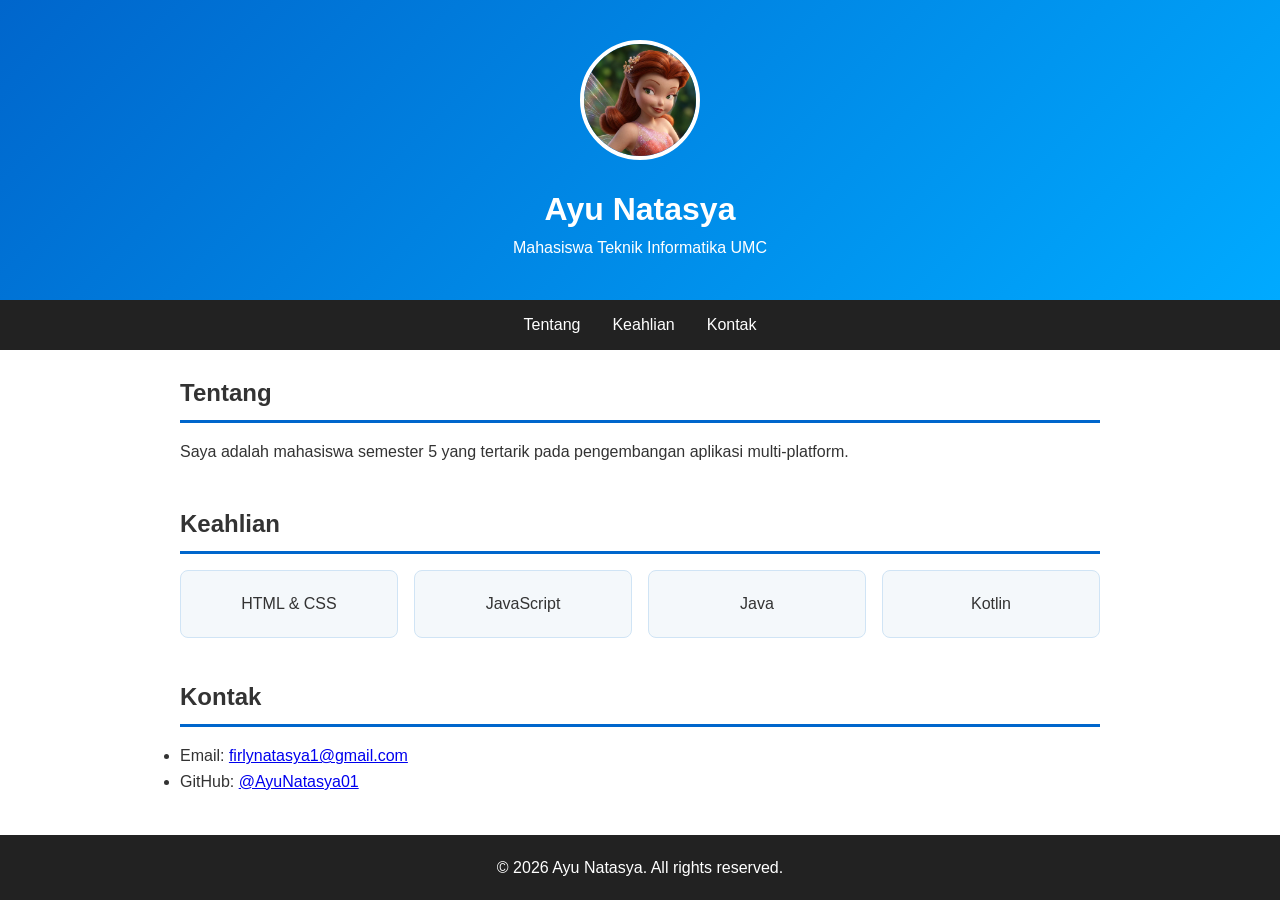
==== LPK2A/index.html @ cbeedff9 "Tugas Pertemuan 4" ====
<!DOCTYPE html>
<html lang="id">
<head>
    <meta charset="UTF-8">
    <meta name="viewport" content="width=device-width, initial-scale=1.0">
    <title>Profil Ayu Natasya</title>
    <link rel="stylesheet" href="style.css">
</head>
<body>
    <header>
        <img src="assets/rosetta.jpg" alt="Foto Profil" class="foto">
        <h1>Ayu Natasya</h1>
        <p>Mahasiswa Teknik Informatika UMC</p>
    </header>
    
    <nav>
        <a href="#tentang">Tentang</a>
        <a href="#keahlian">Keahlian</a>
        <a href="#kontak">Kontak</a>
    </nav>

    <main>
        <section id="tentang">
            <h2>Tentang</h2>
            <p>Saya adalah mahasiswa semester 5 yang tertarik pada pengembangan aplikasi multi-platform.</p>
        </section>

        <section id="keahlian">
            <h2>Keahlian</h2>
            <div class="cards">
                <div class="card">HTML & CSS</div>
                <div class="card">JavaScript</div>
                <div class="card">Java</div>
                <div class="card">Kotlin</div>
            </div>
        </section>

        <section id="kontak">
            <h2>Kontak</h2>
            <ul>
                <li>Email: <a href="mailto:firlynatasya1@gmail.com">firlynatasya1@gmail.com</a></li>
                <li>GitHub: <a href="https://github.com/AyuNatasya01">@AyuNatasya01</a></li>
            </ul>
        </section>
    </main>

    <footer>
        <p>&copy; 2026 Ayu Natasya. All rights reserved.</p>
    </footer>
</body>
</html>
---- LPK2A/style.css ----
* { margin: 0; padding: 0; box-sizing: border-box; }

body {
    font-family: 'Segoe UI', Arial, sans-serif;
    color: #333;
    line-height: 1.6;
}

header {
    background: linear-gradient(135deg, #0066cc, #00aaff);
    color: white;
    padding: 40px 20px;
    text-align: center;
}

.foto {
    width: 120px;
    height: 120px;
    border-radius: 50%;
    border: 4px solid white;
    object-fit: cover;
    margin-bottom: 16px;
}

nav {
    background: #222;
    display: flex;
    justify-content: center;
    gap: 32px;
    padding: 12px;
}

nav a {
    color: white;
    text-decoration: none;
    font-weight: 500;
}

nav a:hover { color: #00aaff; }

main { max-width: 960px; margin: 24px auto; padding: 0 20px; }

section { margin-bottom: 40px; }

h2 {
    border-bottom: 3px solid #0066cc;
    padding-bottom: 8px;
    margin-bottom: 16px;
}

.cards {
    display: grid;
    grid-template-columns: repeat(auto-fit, minmax(180px, 1fr));
    gap: 16px;
}

.card {
    background: #f4f8fb;
    padding: 20px;
    border-radius: 8px;
    text-align: center;
    border: 1px solid #d0e4f5;
    transition: transform 0.2s;
}

.card:hover {
    transform: translateY(-4px);
    box-shadow: 0 4px 12px rgba(0,0,0,0.1);
}

footer {
    background: #222;
    color: white;
    text-align: center;
    padding: 20px;
    margin-top: 40px;
}
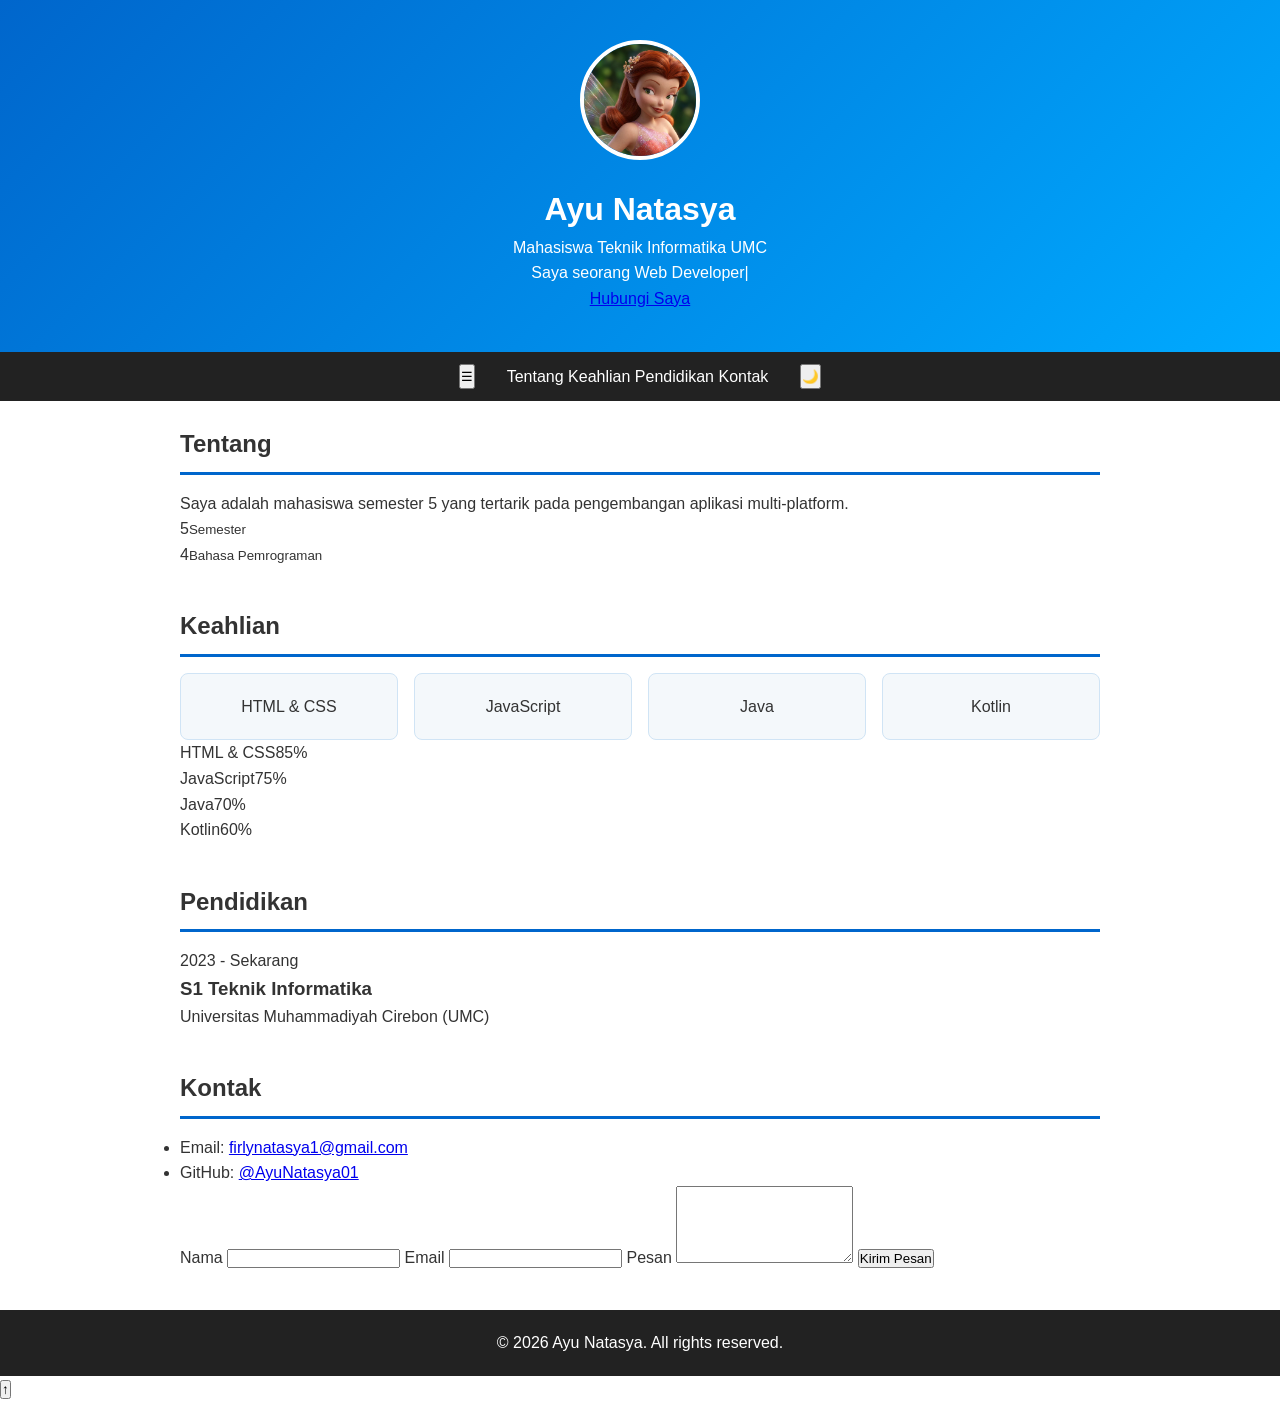
==== commit d03d4984: "Tugas Pertemuan 4" ====
--- a/LPK2A/index.html
+++ b/LPK2A/index.html
@@ -3,29 +3,43 @@
 <head>
     <meta charset="UTF-8">
     <meta name="viewport" content="width=device-width, initial-scale=1.0">
+    <meta name="description" content="Portofolio Ayu Natasya, mahasiswa Teknik Informatika UMC">
     <title>Profil Ayu Natasya</title>
     <link rel="stylesheet" href="style.css">
 </head>
 <body>
+    <div id="progress-bar"></div>
+
     <header>
         <img src="assets/rosetta.jpg" alt="Foto Profil" class="foto">
         <h1>Ayu Natasya</h1>
         <p>Mahasiswa Teknik Informatika UMC</p>
+        <p class="typing">Saya seorang <span id="typed"></span><span class="cursor">|</span></p>
+        <a href="#kontak" class="btn">Hubungi Saya</a>
     </header>
-    
-    <nav>
-        <a href="#tentang">Tentang</a>
-        <a href="#keahlian">Keahlian</a>
-        <a href="#kontak">Kontak</a>
+
+    <nav id="navbar">
+        <button id="menu-toggle" aria-label="Buka menu" aria-expanded="false">☰</button>
+        <div class="nav-links" id="nav-links">
+            <a href="#tentang">Tentang</a>
+            <a href="#keahlian">Keahlian</a>
+            <a href="#pendidikan">Pendidikan</a>
+            <a href="#kontak">Kontak</a>
+        </div>
+        <button id="theme-toggle" aria-label="Ganti tema">🌙</button>
     </nav>
 
     <main>
-        <section id="tentang">
+        <section id="tentang" class="reveal">
             <h2>Tentang</h2>
             <p>Saya adalah mahasiswa semester 5 yang tertarik pada pengembangan aplikasi multi-platform.</p>
-        </section>
-
-        <section id="keahlian">
+            <div class="stats">
+                <div class="stat"><span class="num" data-target="5">0</span><small>Semester</small></div>
+                <div class="stat"><span class="num" data-target="4">0</span><small>Bahasa Pemrograman</small></div>
+            </div>
+        </section>
+
+        <section id="keahlian" class="reveal">
             <h2>Keahlian</h2>
             <div class="cards">
                 <div class="card">HTML & CSS</div>
@@ -33,19 +47,192 @@
                 <div class="card">Java</div>
                 <div class="card">Kotlin</div>
             </div>
-        </section>
-
-        <section id="kontak">
+            <div class="skills">
+                <div class="skill">
+                    <div class="skill-head"><span>HTML & CSS</span><span>85%</span></div>
+                    <div class="bar"><div class="fill" data-level="85"></div></div>
+                </div>
+                <div class="skill">
+                    <div class="skill-head"><span>JavaScript</span><span>75%</span></div>
+                    <div class="bar"><div class="fill" data-level="75"></div></div>
+                </div>
+                <div class="skill">
+                    <div class="skill-head"><span>Java</span><span>70%</span></div>
+                    <div class="bar"><div class="fill" data-level="70"></div></div>
+                </div>
+                <div class="skill">
+                    <div class="skill-head"><span>Kotlin</span><span>60%</span></div>
+                    <div class="bar"><div class="fill" data-level="60"></div></div>
+                </div>
+            </div>
+        </section>
+
+        <section id="pendidikan" class="reveal">
+            <h2>Pendidikan</h2>
+            <div class="timeline">
+                <div class="tl-item">
+                    <span class="tl-date">2023 - Sekarang</span>
+                    <h3>S1 Teknik Informatika</h3>
+                    <p>Universitas Muhammadiyah Cirebon (UMC)</p>
+                </div>
+            </div>
+        </section>
+
+        <section id="kontak" class="reveal">
             <h2>Kontak</h2>
             <ul>
                 <li>Email: <a href="mailto:firlynatasya1@gmail.com">firlynatasya1@gmail.com</a></li>
                 <li>GitHub: <a href="https://github.com/AyuNatasya01">@AyuNatasya01</a></li>
             </ul>
+
+            <form id="contact-form" novalidate>
+                <label for="nama">Nama</label>
+                <input type="text" id="nama" required>
+                <small class="error" id="err-nama"></small>
+
+                <label for="email">Email</label>
+                <input type="email" id="email" required>
+                <small class="error" id="err-email"></small>
+
+                <label for="pesan">Pesan</label>
+                <textarea id="pesan" rows="5" required></textarea>
+                <small class="error" id="err-pesan"></small>
+
+                <button type="submit" class="btn">Kirim Pesan</button>
+                <p id="form-status" role="status"></p>
+            </form>
         </section>
     </main>
 
     <footer>
-        <p>&copy; 2026 Ayu Natasya. All rights reserved.</p>
+        <p>&copy; <span id="year">2026</span> Ayu Natasya. All rights reserved.</p>
     </footer>
+
+    <button id="to-top" aria-label="Kembali ke atas">↑</button>
+
+    <script>
+        // ===== Tema gelap / terang =====
+        const root = document.documentElement;
+        const themeBtn = document.getElementById('theme-toggle');
+
+        function applyTheme(theme) {
+            root.setAttribute('data-theme', theme);
+            themeBtn.textContent = theme === 'dark' ? '☀️' : '🌙';
+        }
+
+        let savedTheme = null;
+        try { savedTheme = localStorage.getItem('theme'); } catch (e) {}
+        applyTheme(savedTheme || (window.matchMedia('(prefers-color-scheme: dark)').matches ? 'dark' : 'light'));
+
+        themeBtn.addEventListener('click', () => {
+            const next = root.getAttribute('data-theme') === 'dark' ? 'light' : 'dark';
+            applyTheme(next);
+            try { localStorage.setItem('theme', next); } catch (e) {}
+        });
+
+        // ===== Menu mobile =====
+        const menuBtn = document.getElementById('menu-toggle');
+        const navLinks = document.getElementById('nav-links');
+
+        menuBtn.addEventListener('click', () => {
+            const open = navLinks.classList.toggle('open');
+            menuBtn.setAttribute('aria-expanded', open);
+        });
+        navLinks.querySelectorAll('a').forEach(a =>
+            a.addEventListener('click', () => navLinks.classList.remove('open'))
+        );
+
+        // ===== Efek mengetik =====
+        const roles = ['Web Developer', 'Android Developer', 'Mahasiswa Informatika', 'Pembelajar Cepat'];
+        const typed = document.getElementById('typed');
+        let r = 0, c = 0, deleting = false;
+
+        function type() {
+            const word = roles[r];
+            typed.textContent = word.slice(0, c);
+            if (!deleting && c < word.length) { c++; return setTimeout(type, 90); }
+            if (!deleting) { deleting = true; return setTimeout(type, 1200); }
+            if (c > 0) { c--; return setTimeout(type, 45); }
+            deleting = false;
+            r = (r + 1) % roles.length;
+            setTimeout(type, 300);
+        }
+        type();
+
+        // ===== Scroll: progress bar, tombol ke atas, nav aktif =====
+        const progress = document.getElementById('progress-bar');
+        const toTop = document.getElementById('to-top');
+        const sections = document.querySelectorAll('main section');
+        const links = document.querySelectorAll('.nav-links a');
+
+        function onScroll() {
+            const h = document.documentElement.scrollHeight - window.innerHeight;
+            progress.style.width = (h > 0 ? (window.scrollY / h) * 100 : 0) + '%';
+            toTop.classList.toggle('show', window.scrollY > 400);
+
+            let current = '';
+            sections.forEach(s => {
+                if (window.scrollY >= s.offsetTop - 120) current = s.id;
+            });
+            links.forEach(a => a.classList.toggle('active', a.getAttribute('href') === '#' + current));
+        }
+        window.addEventListener('scroll', onScroll, { passive: true });
+        onScroll();
+
+        toTop.addEventListener('click', () => window.scrollTo({ top: 0, behavior: 'smooth' }));
+
+        // ===== Animasi muncul saat scroll + skill bar + counter =====
+        function animateCount(el) {
+            const target = +el.dataset.target;
+            let n = 0;
+            const step = Math.max(1, Math.ceil(target / 30));
+            const t = setInterval(() => {
+                n = Math.min(n + step, target);
+                el.textContent = n;
+                if (n >= target) clearInterval(t);
+            }, 40);
+        }
+
+        const observer = new IntersectionObserver((entries) => {
+            entries.forEach(entry => {
+                if (!entry.isIntersecting) return;
+                const el = entry.target;
+                el.classList.add('visible');
+                el.querySelectorAll('.fill').forEach(f => f.style.width = f.dataset.level + '%');
+                el.querySelectorAll('.num').forEach(animateCount);
+                observer.unobserve(el);
+            });
+        }, { threshold: 0.15 });
+
+        document.querySelectorAll('.reveal').forEach(el => observer.observe(el));
+
+        // ===== Form kontak (validasi + buka aplikasi email) =====
+        const form = document.getElementById('contact-form');
+        const status = document.getElementById('form-status');
+
+        form.addEventListener('submit', (e) => {
+            e.preventDefault();
+            const nama = form.nama.value.trim();
+            const email = form.email.value.trim();
+            const pesan = form.pesan.value.trim();
+            let ok = true;
+
+            const setErr = (id, msg) => { document.getElementById(id).textContent = msg; if (msg) ok = false; };
+            setErr('err-nama', nama ? '' : 'Nama wajib diisi.');
+            setErr('err-email', /^[^\s@]+@[^\s@]+\.[^\s@]+$/.test(email) ? '' : 'Email tidak valid.');
+            setErr('err-pesan', pesan.length >= 10 ? '' : 'Pesan minimal 10 karakter.');
+
+            if (!ok) { status.textContent = ''; return; }
+
+            const subject = encodeURIComponent('Pesan dari ' + nama);
+            const body = encodeURIComponent(pesan + '\n\n— ' + nama + ' (' + email + ')');
+            window.location.href = 'mailto:firlynatasya1@gmail.com?subject=' + subject + '&body=' + body;
+            status.textContent = 'Membuka aplikasi email Anda...';
+            form.reset();
+        });
+
+        // ===== Tahun otomatis di footer =====
+        document.getElementById('year').textContent = new Date().getFullYear();
+    </script>
 </body>
 </html>
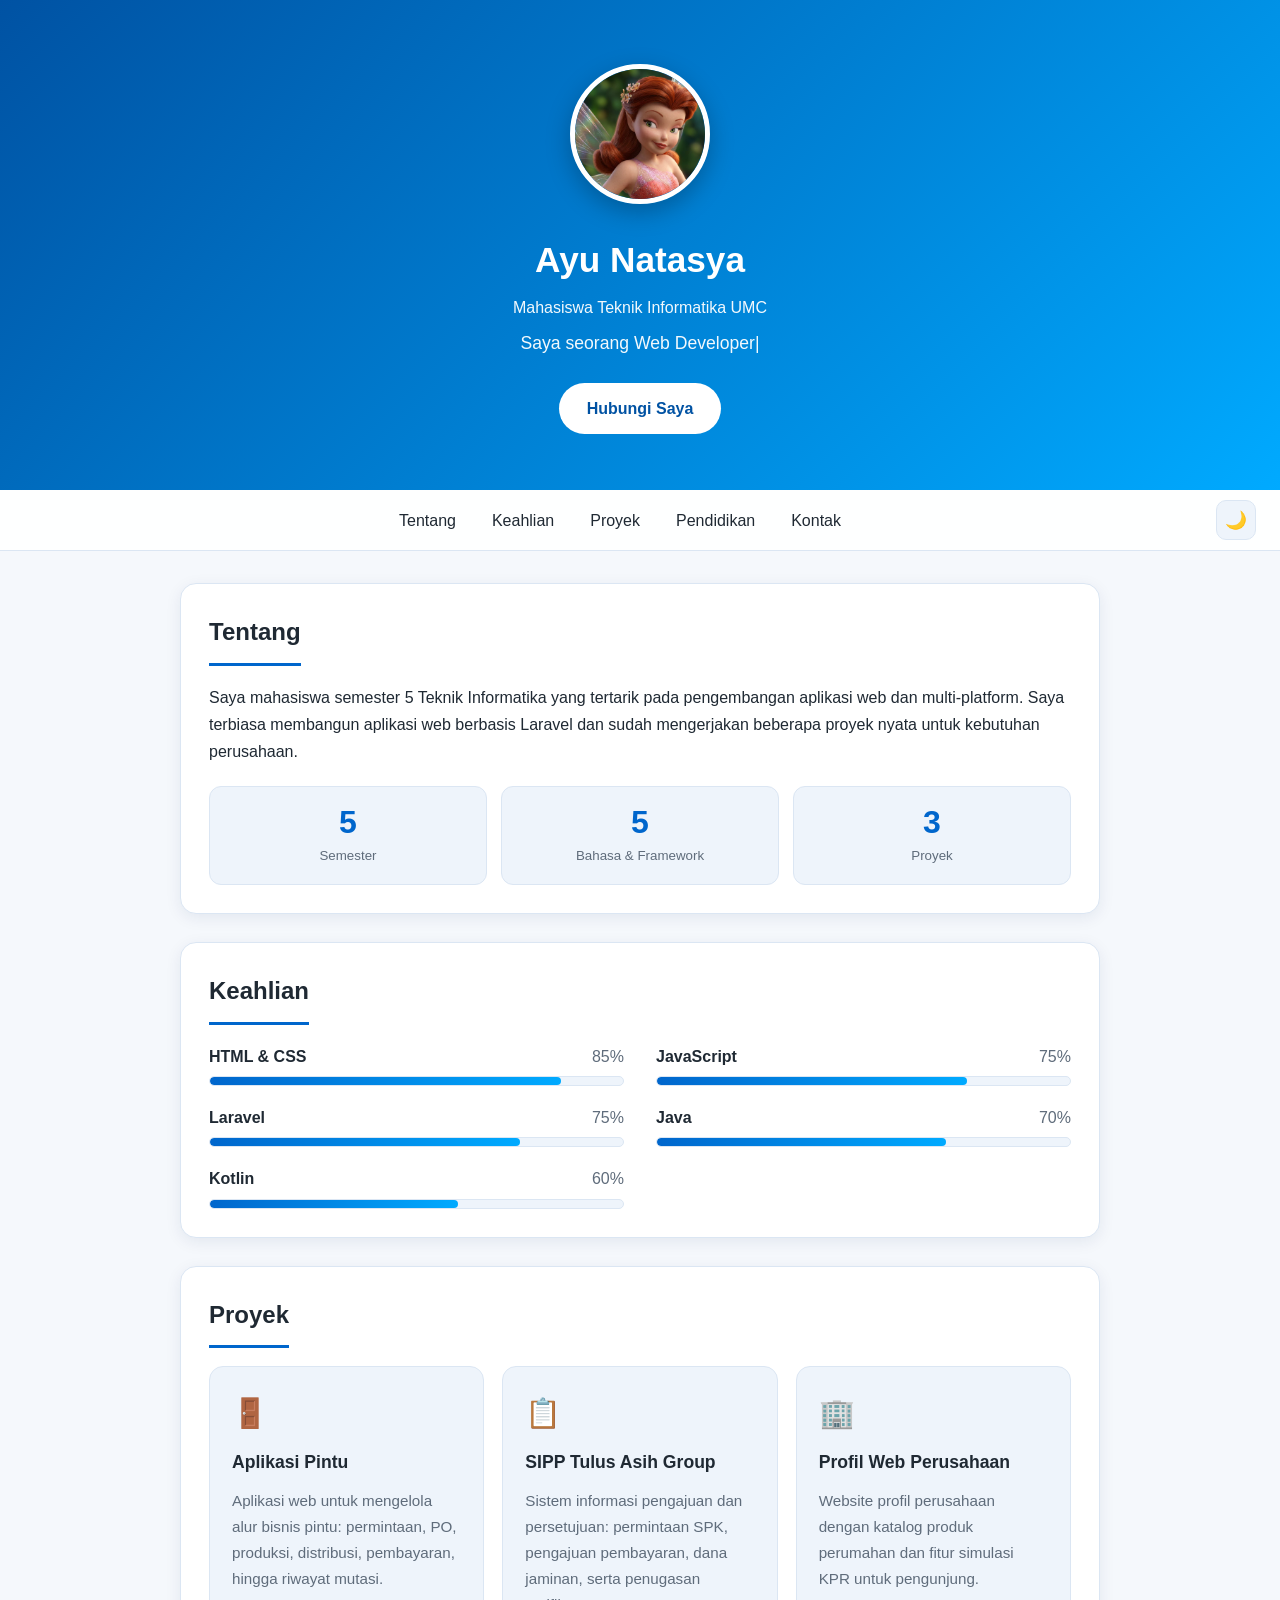
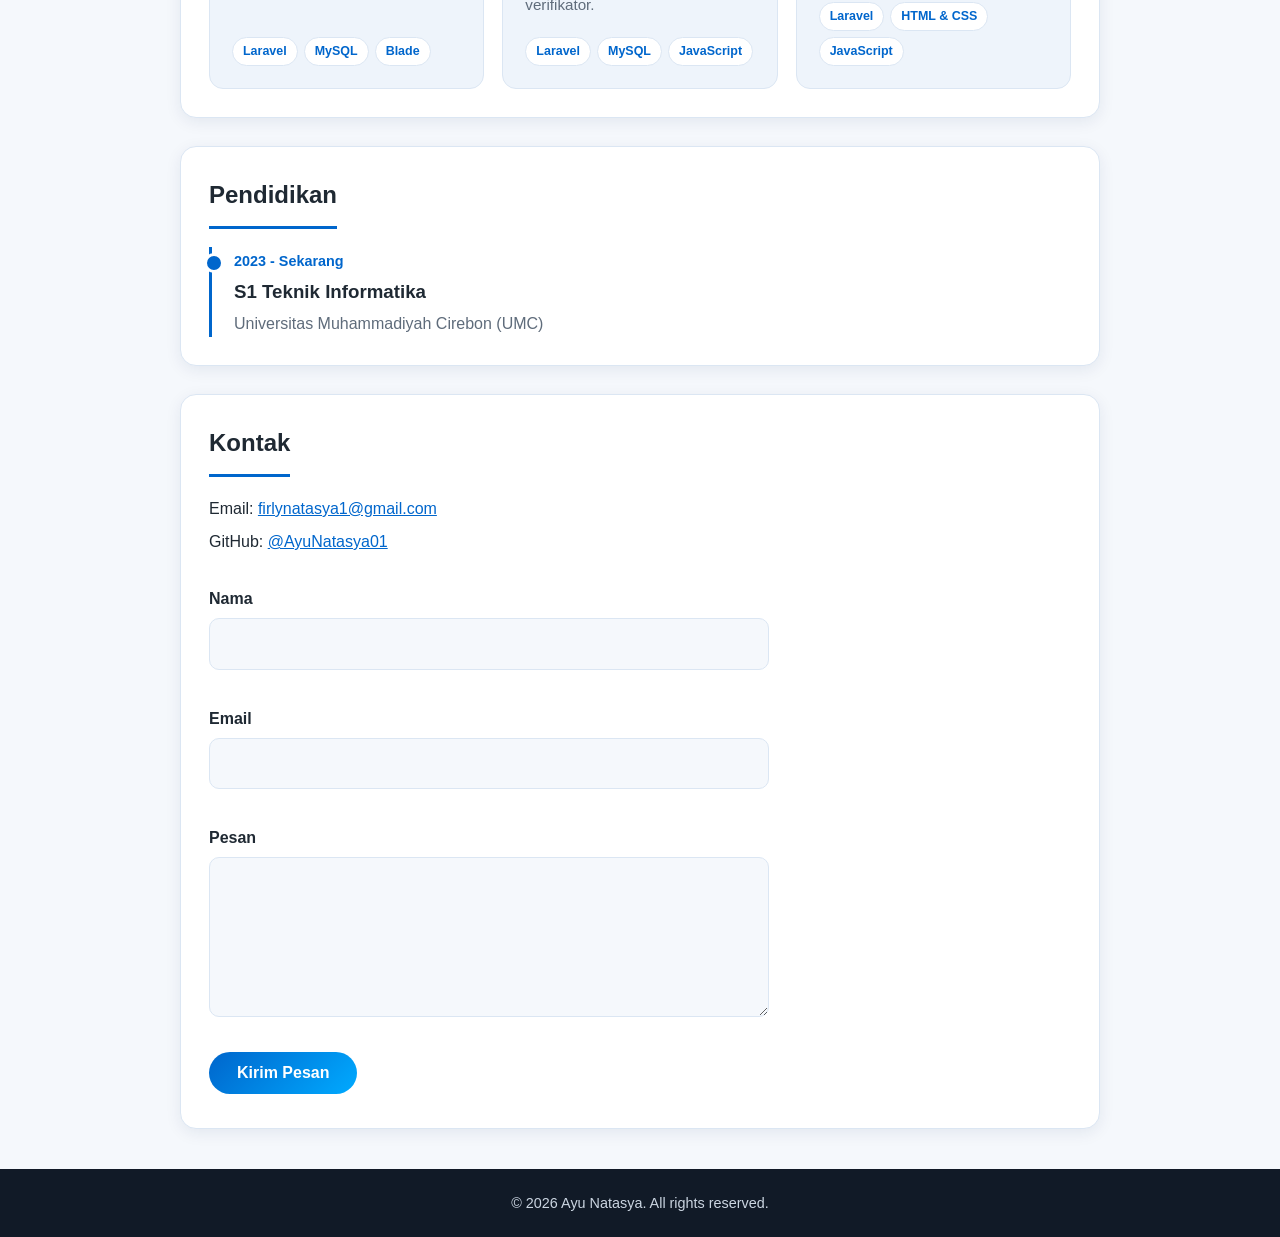
==== commit 13adce2d: "Update index.html" ====
--- a/LPK2A/index.html
+++ b/LPK2A/index.html
@@ -23,6 +23,7 @@
         <div class="nav-links" id="nav-links">
             <a href="#tentang">Tentang</a>
             <a href="#keahlian">Keahlian</a>
+            <a href="#proyek">Proyek</a>
             <a href="#pendidikan">Pendidikan</a>
             <a href="#kontak">Kontak</a>
         </div>
@@ -32,24 +33,19 @@
     <main>
         <section id="tentang" class="reveal">
             <h2>Tentang</h2>
-            <p>Saya adalah mahasiswa semester 5 yang tertarik pada pengembangan aplikasi multi-platform.</p>
+            <p>Saya mahasiswa semester 5 Teknik Informatika yang tertarik pada pengembangan aplikasi web dan multi-platform. Saya terbiasa membangun aplikasi web berbasis Laravel dan sudah mengerjakan beberapa proyek nyata untuk kebutuhan perusahaan.</p>
             <div class="stats">
                 <div class="stat"><span class="num" data-target="5">0</span><small>Semester</small></div>
-                <div class="stat"><span class="num" data-target="4">0</span><small>Bahasa Pemrograman</small></div>
+                <div class="stat"><span class="num" data-target="5">0</span><small>Bahasa &amp; Framework</small></div>
+                <div class="stat"><span class="num" data-target="3">0</span><small>Proyek</small></div>
             </div>
         </section>
 
         <section id="keahlian" class="reveal">
             <h2>Keahlian</h2>
-            <div class="cards">
-                <div class="card">HTML & CSS</div>
-                <div class="card">JavaScript</div>
-                <div class="card">Java</div>
-                <div class="card">Kotlin</div>
-            </div>
             <div class="skills">
                 <div class="skill">
-                    <div class="skill-head"><span>HTML & CSS</span><span>85%</span></div>
+                    <div class="skill-head"><span>HTML &amp; CSS</span><span>85%</span></div>
                     <div class="bar"><div class="fill" data-level="85"></div></div>
                 </div>
                 <div class="skill">
@@ -57,6 +53,10 @@
                     <div class="bar"><div class="fill" data-level="75"></div></div>
                 </div>
                 <div class="skill">
+                    <div class="skill-head"><span>Laravel</span><span>75%</span></div>
+                    <div class="bar"><div class="fill" data-level="75"></div></div>
+                </div>
+                <div class="skill">
                     <div class="skill-head"><span>Java</span><span>70%</span></div>
                     <div class="bar"><div class="fill" data-level="70"></div></div>
                 </div>
@@ -64,6 +64,30 @@
                     <div class="skill-head"><span>Kotlin</span><span>60%</span></div>
                     <div class="bar"><div class="fill" data-level="60"></div></div>
                 </div>
+            </div>
+        </section>
+
+        <section id="proyek" class="reveal">
+            <h2>Proyek</h2>
+            <div class="projects">
+                <article class="project">
+                    <span class="icon">🚪</span>
+                    <h3>Aplikasi Pintu</h3>
+                    <p>Aplikasi web untuk mengelola alur bisnis pintu: permintaan, PO, produksi, distribusi, pembayaran, hingga riwayat mutasi.</p>
+                    <div class="tags"><span>Laravel</span><span>MySQL</span><span>Blade</span></div>
+                </article>
+                <article class="project">
+                    <span class="icon">📋</span>
+                    <h3>SIPP Tulus Asih Group</h3>
+                    <p>Sistem informasi pengajuan dan persetujuan: permintaan SPK, pengajuan pembayaran, dana jaminan, serta penugasan verifikator.</p>
+                    <div class="tags"><span>Laravel</span><span>MySQL</span><span>JavaScript</span></div>
+                </article>
+                <article class="project">
+                    <span class="icon">🏢</span>
+                    <h3>Profil Web Perusahaan</h3>
+                    <p>Website profil perusahaan dengan katalog produk perumahan dan fitur simulasi KPR untuk pengunjung.</p>
+                    <div class="tags"><span>Laravel</span><span>HTML &amp; CSS</span><span>JavaScript</span></div>
+                </article>
             </div>
         </section>
 
@@ -82,7 +106,7 @@
             <h2>Kontak</h2>
             <ul>
                 <li>Email: <a href="mailto:firlynatasya1@gmail.com">firlynatasya1@gmail.com</a></li>
-                <li>GitHub: <a href="https://github.com/AyuNatasya01">@AyuNatasya01</a></li>
+                <li>GitHub: <a href="https://github.com/AyuNatasya01" target="_blank" rel="noopener">@AyuNatasya01</a></li>
             </ul>
 
             <form id="contact-form" novalidate>
@@ -143,7 +167,7 @@
         );
 
         // ===== Efek mengetik =====
-        const roles = ['Web Developer', 'Android Developer', 'Mahasiswa Informatika', 'Pembelajar Cepat'];
+        const roles = ['Web Developer', 'Laravel Developer', 'Android Developer', 'Mahasiswa Informatika', 'Pembelajar Cepat'];
         const typed = document.getElementById('typed');
         let r = 0, c = 0, deleting = false;
 
@@ -172,7 +196,7 @@
 
             let current = '';
             sections.forEach(s => {
-                if (window.scrollY >= s.offsetTop - 120) current = s.id;
+                if (window.scrollY >= s.offsetTop - 140) current = s.id;
             });
             links.forEach(a => a.classList.toggle('active', a.getAttribute('href') === '#' + current));
         }
@@ -235,4 +259,4 @@
         document.getElementById('year').textContent = new Date().getFullYear();
     </script>
 </body>
-</html>+</html>
--- a/LPK2A/style.css
+++ b/LPK2A/style.css
@@ -1,77 +1,311 @@
+/* ===== Variabel tema ===== */
+:root {
+    --primary: #0066cc;
+    --primary-2: #00aaff;
+    --bg: #f5f8fc;
+    --surface: #ffffff;
+    --surface-2: #eef4fb;
+    --text: #1f2933;
+    --muted: #5f6c7b;
+    --border: #dbe6f3;
+    --shadow: 0 4px 16px rgba(0, 40, 90, 0.08);
+    --nav-bg: rgba(255, 255, 255, 0.9);
+}
+
+:root[data-theme="dark"] {
+    --primary: #4da3ff;
+    --primary-2: #00c2ff;
+    --bg: #0f1722;
+    --surface: #182233;
+    --surface-2: #1e2b40;
+    --text: #e6edf5;
+    --muted: #9aa8b9;
+    --border: #2a3a52;
+    --shadow: 0 4px 16px rgba(0, 0, 0, 0.35);
+    --nav-bg: rgba(15, 23, 34, 0.92);
+}
+
 * { margin: 0; padding: 0; box-sizing: border-box; }
+
+html { scroll-behavior: smooth; }
 
 body {
     font-family: 'Segoe UI', Arial, sans-serif;
-    color: #333;
-    line-height: 1.6;
-}
-
+    background: var(--bg);
+    color: var(--text);
+    line-height: 1.7;
+    transition: background 0.3s, color 0.3s;
+}
+
+a { color: var(--primary); }
+
+/* ===== Progress bar ===== */
+#progress-bar {
+    position: fixed;
+    top: 0; left: 0;
+    height: 4px;
+    width: 0;
+    background: linear-gradient(90deg, var(--primary), var(--primary-2));
+    z-index: 200;
+}
+
+/* ===== Header / Hero ===== */
 header {
-    background: linear-gradient(135deg, #0066cc, #00aaff);
-    color: white;
-    padding: 40px 20px;
+    background: linear-gradient(135deg, #0052a3, #00aaff);
+    color: #fff;
+    padding: 64px 20px 56px;
     text-align: center;
 }
 
 .foto {
-    width: 120px;
-    height: 120px;
+    width: 140px;
+    height: 140px;
     border-radius: 50%;
-    border: 4px solid white;
+    border: 5px solid #fff;
     object-fit: cover;
-    margin-bottom: 16px;
-}
-
+    margin-bottom: 18px;
+    box-shadow: 0 8px 24px rgba(0, 0, 0, 0.25);
+}
+
+header h1 { font-size: 2.2rem; margin-bottom: 4px; }
+header p { opacity: 0.95; }
+header .typing { margin: 8px 0 24px; font-size: 1.1rem; min-height: 1.7em; }
+.cursor { animation: blink 1s steps(2) infinite; }
+@keyframes blink { 50% { opacity: 0; } }
+
+.btn {
+    display: inline-block;
+    background: #fff;
+    color: #0052a3;
+    border: none;
+    padding: 12px 28px;
+    border-radius: 999px;
+    font-size: 1rem;
+    font-weight: 600;
+    text-decoration: none;
+    cursor: pointer;
+    transition: transform 0.2s, box-shadow 0.2s;
+}
+.btn:hover { transform: translateY(-2px); box-shadow: 0 6px 16px rgba(0, 0, 0, 0.2); }
+
+/* tombol di dalam form memakai warna utama */
+form .btn {
+    background: linear-gradient(135deg, var(--primary), var(--primary-2));
+    color: #fff;
+    margin-top: 8px;
+}
+
+/* ===== Navbar ===== */
 nav {
-    background: #222;
+    position: sticky;
+    top: 0;
+    z-index: 100;
+    background: var(--nav-bg);
+    backdrop-filter: blur(8px);
+    border-bottom: 1px solid var(--border);
     display: flex;
-    justify-content: center;
-    gap: 32px;
-    padding: 12px;
-}
-
-nav a {
-    color: white;
+    align-items: center;
+    justify-content: space-between;
+    padding: 10px 24px;
+}
+
+.nav-links { display: flex; gap: 8px; margin: 0 auto; }
+
+.nav-links a {
+    color: var(--text);
     text-decoration: none;
     font-weight: 500;
-}
-
-nav a:hover { color: #00aaff; }
-
-main { max-width: 960px; margin: 24px auto; padding: 0 20px; }
-
-section { margin-bottom: 40px; }
+    padding: 6px 14px;
+    border-radius: 999px;
+    transition: background 0.2s, color 0.2s;
+}
+.nav-links a:hover { background: var(--surface-2); color: var(--primary); }
+.nav-links a.active { background: var(--primary); color: #fff; }
+
+#menu-toggle, #theme-toggle {
+    background: var(--surface-2);
+    border: 1px solid var(--border);
+    color: var(--text);
+    width: 40px; height: 40px;
+    border-radius: 10px;
+    font-size: 1.1rem;
+    cursor: pointer;
+}
+#menu-toggle { display: none; }
+
+/* ===== Layout utama ===== */
+main { max-width: 960px; margin: 0 auto; padding: 32px 20px 0; }
+
+section {
+    background: var(--surface);
+    border: 1px solid var(--border);
+    border-radius: 16px;
+    box-shadow: var(--shadow);
+    padding: 28px;
+    margin-bottom: 28px;
+    scroll-margin-top: 80px;
+}
 
 h2 {
-    border-bottom: 3px solid #0066cc;
-    padding-bottom: 8px;
-    margin-bottom: 16px;
-}
-
-.cards {
+    font-size: 1.5rem;
+    margin-bottom: 18px;
+    padding-bottom: 10px;
+    border-bottom: 3px solid var(--primary);
+    display: inline-block;
+}
+
+/* animasi muncul */
+.reveal { opacity: 0; transform: translateY(24px); transition: opacity 0.6s, transform 0.6s; }
+.reveal.visible { opacity: 1; transform: none; }
+
+/* ===== Tentang + statistik ===== */
+.stats {
     display: grid;
-    grid-template-columns: repeat(auto-fit, minmax(180px, 1fr));
-    gap: 16px;
-}
-
-.card {
-    background: #f4f8fb;
-    padding: 20px;
-    border-radius: 8px;
+    grid-template-columns: repeat(auto-fit, minmax(140px, 1fr));
+    gap: 14px;
+    margin-top: 20px;
+}
+.stat {
+    background: var(--surface-2);
+    border: 1px solid var(--border);
+    border-radius: 12px;
+    padding: 16px;
     text-align: center;
-    border: 1px solid #d0e4f5;
-    transition: transform 0.2s;
-}
-
-.card:hover {
-    transform: translateY(-4px);
-    box-shadow: 0 4px 12px rgba(0,0,0,0.1);
-}
-
+}
+.stat .num { display: block; font-size: 2rem; font-weight: 700; color: var(--primary); line-height: 1.2; }
+.stat small { color: var(--muted); }
+
+/* ===== Keahlian ===== */
+.skills { display: grid; grid-template-columns: repeat(auto-fit, minmax(280px, 1fr)); gap: 18px 32px; }
+.skill-head { display: flex; justify-content: space-between; font-weight: 600; margin-bottom: 6px; }
+.skill-head span:last-child { color: var(--muted); font-weight: 500; }
+.bar { height: 10px; background: var(--surface-2); border-radius: 999px; overflow: hidden; border: 1px solid var(--border); }
+.fill {
+    height: 100%;
+    width: 0;
+    border-radius: 999px;
+    background: linear-gradient(90deg, var(--primary), var(--primary-2));
+    transition: width 1.2s ease;
+}
+
+/* ===== Proyek ===== */
+.projects { display: grid; grid-template-columns: repeat(auto-fit, minmax(250px, 1fr)); gap: 18px; }
+.project {
+    background: var(--surface-2);
+    border: 1px solid var(--border);
+    border-radius: 14px;
+    padding: 22px;
+    display: flex;
+    flex-direction: column;
+    gap: 10px;
+    transition: transform 0.2s, box-shadow 0.2s;
+}
+.project:hover { transform: translateY(-4px); box-shadow: var(--shadow); }
+.project .icon { font-size: 1.8rem; }
+.project h3 { font-size: 1.1rem; }
+.project p { color: var(--muted); font-size: 0.95rem; flex: 1; }
+.tags { display: flex; flex-wrap: wrap; gap: 6px; }
+.tags span {
+    background: var(--surface);
+    border: 1px solid var(--border);
+    color: var(--primary);
+    font-size: 0.78rem;
+    font-weight: 600;
+    padding: 3px 10px;
+    border-radius: 999px;
+}
+
+/* ===== Pendidikan (timeline) ===== */
+.timeline { border-left: 3px solid var(--primary); padding-left: 22px; }
+.tl-item { position: relative; }
+.tl-item::before {
+    content: '';
+    position: absolute;
+    left: -30px; top: 6px;
+    width: 14px; height: 14px;
+    border-radius: 50%;
+    background: var(--primary);
+    border: 3px solid var(--surface);
+}
+.tl-date { color: var(--primary); font-weight: 600; font-size: 0.9rem; }
+.tl-item h3 { margin: 2px 0; }
+.tl-item p { color: var(--muted); }
+
+/* ===== Kontak & form ===== */
+#kontak ul { list-style: none; margin-bottom: 22px; display: grid; gap: 6px; }
+
+form { display: grid; gap: 6px; max-width: 560px; }
+form label { font-weight: 600; margin-top: 8px; }
+form input, form textarea {
+    width: 100%;
+    padding: 11px 14px;
+    border: 1px solid var(--border);
+    border-radius: 10px;
+    background: var(--bg);
+    color: var(--text);
+    font: inherit;
+    transition: border-color 0.2s, box-shadow 0.2s;
+}
+form input:focus, form textarea:focus {
+    outline: none;
+    border-color: var(--primary);
+    box-shadow: 0 0 0 3px rgba(0, 120, 220, 0.2);
+}
+form textarea { resize: vertical; }
+.error { color: #d64545; min-height: 1.1em; font-size: 0.85rem; }
+#form-status { color: var(--primary); font-weight: 500; }
+form .btn { justify-self: start; }
+
+/* ===== Footer ===== */
 footer {
-    background: #222;
-    color: white;
+    background: #111a27;
+    color: #cbd5e1;
     text-align: center;
-    padding: 20px;
+    padding: 22px;
     margin-top: 40px;
-}+    font-size: 0.9rem;
+}
+
+/* ===== Tombol ke atas ===== */
+#to-top {
+    position: fixed;
+    right: 20px; bottom: 20px;
+    width: 46px; height: 46px;
+    border: none;
+    border-radius: 50%;
+    background: linear-gradient(135deg, var(--primary), var(--primary-2));
+    color: #fff;
+    font-size: 1.3rem;
+    cursor: pointer;
+    box-shadow: var(--shadow);
+    opacity: 0;
+    pointer-events: none;
+    transition: opacity 0.3s, transform 0.3s;
+    z-index: 150;
+}
+#to-top.show { opacity: 1; pointer-events: auto; }
+#to-top:hover { transform: translateY(-3px); }
+
+/* ===== Responsif ===== */
+@media (max-width: 680px) {
+    header { padding: 48px 16px 40px; }
+    header h1 { font-size: 1.8rem; }
+    section { padding: 20px; }
+
+    nav { flex-wrap: wrap; padding: 10px 16px; }
+    #menu-toggle { display: block; }
+    .nav-links {
+        display: none;
+        order: 3;
+        flex-basis: 100%;
+        flex-direction: column;
+        margin-top: 10px;
+    }
+    .nav-links.open { display: flex; }
+    nav { justify-content: space-between; }
+}
+
+@media (prefers-reduced-motion: reduce) {
+    * { animation: none !important; transition: none !important; }
+    html { scroll-behavior: auto; }
+}
